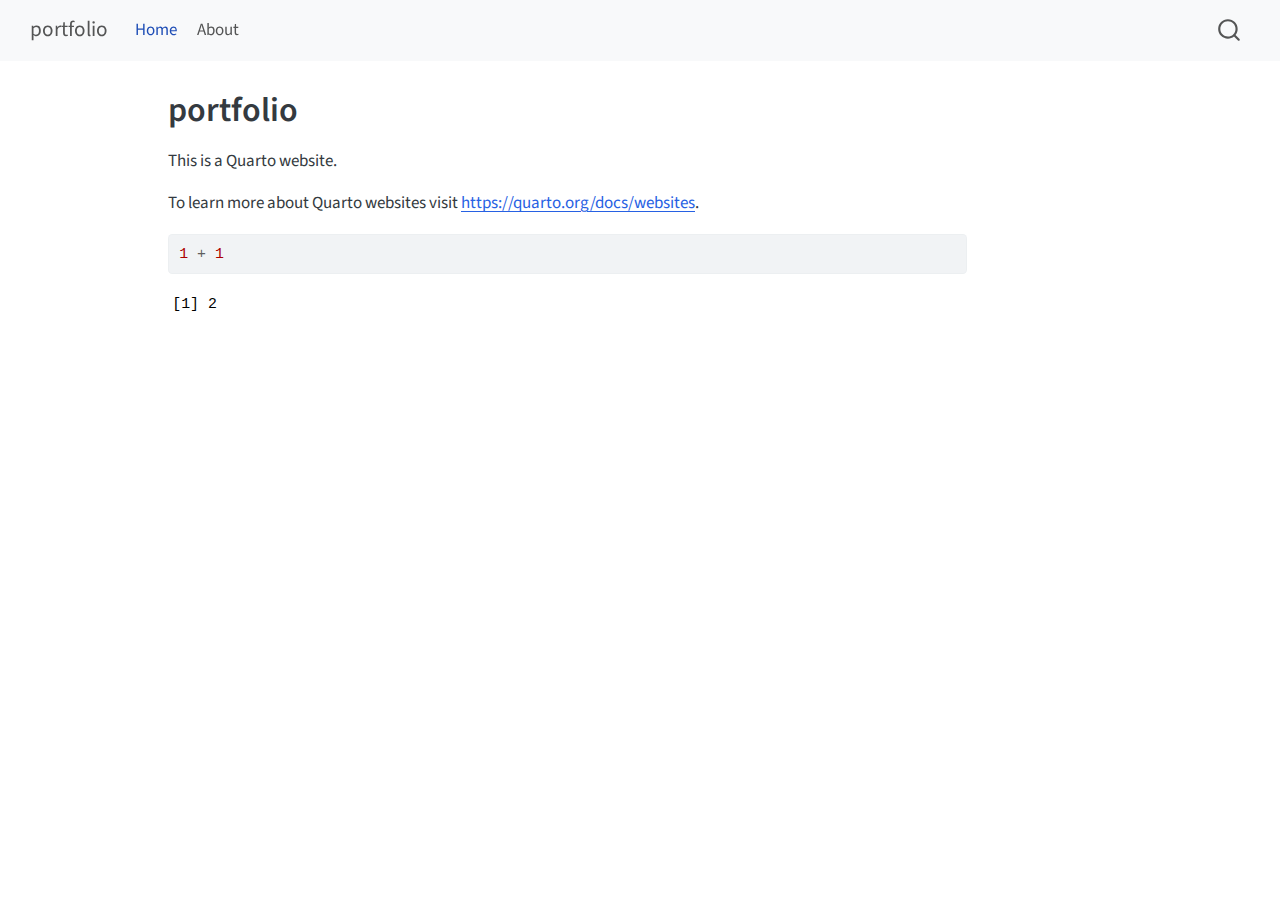
==== docs/index.html @ d47ec8a7 "initial commit" ====
<!DOCTYPE html>
<html xmlns="http://www.w3.org/1999/xhtml" lang="en" xml:lang="en"><head>

<meta charset="utf-8">
<meta name="generator" content="quarto-1.4.553">

<meta name="viewport" content="width=device-width, initial-scale=1.0, user-scalable=yes">


<title>portfolio</title>
<style>
code{white-space: pre-wrap;}
span.smallcaps{font-variant: small-caps;}
div.columns{display: flex; gap: min(4vw, 1.5em);}
div.column{flex: auto; overflow-x: auto;}
div.hanging-indent{margin-left: 1.5em; text-indent: -1.5em;}
ul.task-list{list-style: none;}
ul.task-list li input[type="checkbox"] {
  width: 0.8em;
  margin: 0 0.8em 0.2em -1em; /* quarto-specific, see https://github.com/quarto-dev/quarto-cli/issues/4556 */ 
  vertical-align: middle;
}
/* CSS for syntax highlighting */
pre > code.sourceCode { white-space: pre; position: relative; }
pre > code.sourceCode > span { line-height: 1.25; }
pre > code.sourceCode > span:empty { height: 1.2em; }
.sourceCode { overflow: visible; }
code.sourceCode > span { color: inherit; text-decoration: inherit; }
div.sourceCode { margin: 1em 0; }
pre.sourceCode { margin: 0; }
@media screen {
div.sourceCode { overflow: auto; }
}
@media print {
pre > code.sourceCode { white-space: pre-wrap; }
pre > code.sourceCode > span { text-indent: -5em; padding-left: 5em; }
}
pre.numberSource code
  { counter-reset: source-line 0; }
pre.numberSource code > span
  { position: relative; left: -4em; counter-increment: source-line; }
pre.numberSource code > span > a:first-child::before
  { content: counter(source-line);
    position: relative; left: -1em; text-align: right; vertical-align: baseline;
    border: none; display: inline-block;
    -webkit-touch-callout: none; -webkit-user-select: none;
    -khtml-user-select: none; -moz-user-select: none;
    -ms-user-select: none; user-select: none;
    padding: 0 4px; width: 4em;
  }
pre.numberSource { margin-left: 3em;  padding-left: 4px; }
div.sourceCode
  {   }
@media screen {
pre > code.sourceCode > span > a:first-child::before { text-decoration: underline; }
}
</style>


<script src="site_libs/quarto-nav/quarto-nav.js"></script>
<script src="site_libs/quarto-nav/headroom.min.js"></script>
<script src="site_libs/clipboard/clipboard.min.js"></script>
<script src="site_libs/quarto-search/autocomplete.umd.js"></script>
<script src="site_libs/quarto-search/fuse.min.js"></script>
<script src="site_libs/quarto-search/quarto-search.js"></script>
<meta name="quarto:offset" content="./">
<script src="site_libs/quarto-html/quarto.js"></script>
<script src="site_libs/quarto-html/popper.min.js"></script>
<script src="site_libs/quarto-html/tippy.umd.min.js"></script>
<script src="site_libs/quarto-html/anchor.min.js"></script>
<link href="site_libs/quarto-html/tippy.css" rel="stylesheet">
<link href="site_libs/quarto-html/quarto-syntax-highlighting.css" rel="stylesheet" id="quarto-text-highlighting-styles">
<script src="site_libs/bootstrap/bootstrap.min.js"></script>
<link href="site_libs/bootstrap/bootstrap-icons.css" rel="stylesheet">
<link href="site_libs/bootstrap/bootstrap.min.css" rel="stylesheet" id="quarto-bootstrap" data-mode="light">
<script id="quarto-search-options" type="application/json">{
  "location": "navbar",
  "copy-button": false,
  "collapse-after": 3,
  "panel-placement": "end",
  "type": "overlay",
  "limit": 50,
  "keyboard-shortcut": [
    "f",
    "/",
    "s"
  ],
  "show-item-context": false,
  "language": {
    "search-no-results-text": "No results",
    "search-matching-documents-text": "matching documents",
    "search-copy-link-title": "Copy link to search",
    "search-hide-matches-text": "Hide additional matches",
    "search-more-match-text": "more match in this document",
    "search-more-matches-text": "more matches in this document",
    "search-clear-button-title": "Clear",
    "search-text-placeholder": "",
    "search-detached-cancel-button-title": "Cancel",
    "search-submit-button-title": "Submit",
    "search-label": "Search"
  }
}</script>


<link rel="stylesheet" href="styles.css">
</head>

<body class="nav-fixed">

<div id="quarto-search-results"></div>
  <header id="quarto-header" class="headroom fixed-top">
    <nav class="navbar navbar-expand-lg " data-bs-theme="dark">
      <div class="navbar-container container-fluid">
      <div class="navbar-brand-container mx-auto">
    <a class="navbar-brand" href="./index.html">
    <span class="navbar-title">portfolio</span>
    </a>
  </div>
            <div id="quarto-search" class="" title="Search"></div>
          <button class="navbar-toggler" type="button" data-bs-toggle="collapse" data-bs-target="#navbarCollapse" aria-controls="navbarCollapse" aria-expanded="false" aria-label="Toggle navigation" onclick="if (window.quartoToggleHeadroom) { window.quartoToggleHeadroom(); }">
  <span class="navbar-toggler-icon"></span>
</button>
          <div class="collapse navbar-collapse" id="navbarCollapse">
            <ul class="navbar-nav navbar-nav-scroll me-auto">
  <li class="nav-item">
    <a class="nav-link active" href="./index.html" aria-current="page"> 
<span class="menu-text">Home</span></a>
  </li>  
  <li class="nav-item">
    <a class="nav-link" href="./about.html"> 
<span class="menu-text">About</span></a>
  </li>  
</ul>
          </div> <!-- /navcollapse -->
          <div class="quarto-navbar-tools">
</div>
      </div> <!-- /container-fluid -->
    </nav>
</header>
<!-- content -->
<div id="quarto-content" class="quarto-container page-columns page-rows-contents page-layout-article page-navbar">
<!-- sidebar -->
<!-- margin-sidebar -->
    <div id="quarto-margin-sidebar" class="sidebar margin-sidebar">
        
    </div>
<!-- main -->
<main class="content" id="quarto-document-content">

<header id="title-block-header" class="quarto-title-block default">
<div class="quarto-title">
<h1 class="title">portfolio</h1>
</div>



<div class="quarto-title-meta">

    
  
    
  </div>
  


</header>


<p>This is a Quarto website.</p>
<p>To learn more about Quarto websites visit <a href="https://quarto.org/docs/websites" class="uri">https://quarto.org/docs/websites</a>.</p>
<div class="cell">
<div class="sourceCode cell-code" id="cb1"><pre class="sourceCode r code-with-copy"><code class="sourceCode r"><span id="cb1-1"><a href="#cb1-1" aria-hidden="true" tabindex="-1"></a><span class="dv">1</span> <span class="sc">+</span> <span class="dv">1</span></span></code><button title="Copy to Clipboard" class="code-copy-button"><i class="bi"></i></button></pre></div>
<div class="cell-output cell-output-stdout">
<pre><code>[1] 2</code></pre>
</div>
</div>



</main> <!-- /main -->
<script id="quarto-html-after-body" type="application/javascript">
window.document.addEventListener("DOMContentLoaded", function (event) {
  const toggleBodyColorMode = (bsSheetEl) => {
    const mode = bsSheetEl.getAttribute("data-mode");
    const bodyEl = window.document.querySelector("body");
    if (mode === "dark") {
      bodyEl.classList.add("quarto-dark");
      bodyEl.classList.remove("quarto-light");
    } else {
      bodyEl.classList.add("quarto-light");
      bodyEl.classList.remove("quarto-dark");
    }
  }
  const toggleBodyColorPrimary = () => {
    const bsSheetEl = window.document.querySelector("link#quarto-bootstrap");
    if (bsSheetEl) {
      toggleBodyColorMode(bsSheetEl);
    }
  }
  toggleBodyColorPrimary();  
  const icon = "";
  const anchorJS = new window.AnchorJS();
  anchorJS.options = {
    placement: 'right',
    icon: icon
  };
  anchorJS.add('.anchored');
  const isCodeAnnotation = (el) => {
    for (const clz of el.classList) {
      if (clz.startsWith('code-annotation-')) {                     
        return true;
      }
    }
    return false;
  }
  const clipboard = new window.ClipboardJS('.code-copy-button', {
    text: function(trigger) {
      const codeEl = trigger.previousElementSibling.cloneNode(true);
      for (const childEl of codeEl.children) {
        if (isCodeAnnotation(childEl)) {
          childEl.remove();
        }
      }
      return codeEl.innerText;
    }
  });
  clipboard.on('success', function(e) {
    // button target
    const button = e.trigger;
    // don't keep focus
    button.blur();
    // flash "checked"
    button.classList.add('code-copy-button-checked');
    var currentTitle = button.getAttribute("title");
    button.setAttribute("title", "Copied!");
    let tooltip;
    if (window.bootstrap) {
      button.setAttribute("data-bs-toggle", "tooltip");
      button.setAttribute("data-bs-placement", "left");
      button.setAttribute("data-bs-title", "Copied!");
      tooltip = new bootstrap.Tooltip(button, 
        { trigger: "manual", 
          customClass: "code-copy-button-tooltip",
          offset: [0, -8]});
      tooltip.show();    
    }
    setTimeout(function() {
      if (tooltip) {
        tooltip.hide();
        button.removeAttribute("data-bs-title");
        button.removeAttribute("data-bs-toggle");
        button.removeAttribute("data-bs-placement");
      }
      button.setAttribute("title", currentTitle);
      button.classList.remove('code-copy-button-checked');
    }, 1000);
    // clear code selection
    e.clearSelection();
  });
    var localhostRegex = new RegExp(/^(?:http|https):\/\/localhost\:?[0-9]*\//);
    var mailtoRegex = new RegExp(/^mailto:/);
      var filterRegex = new RegExp('/' + window.location.host + '/');
    var isInternal = (href) => {
        return filterRegex.test(href) || localhostRegex.test(href) || mailtoRegex.test(href);
    }
    // Inspect non-navigation links and adorn them if external
 	var links = window.document.querySelectorAll('a[href]:not(.nav-link):not(.navbar-brand):not(.toc-action):not(.sidebar-link):not(.sidebar-item-toggle):not(.pagination-link):not(.no-external):not([aria-hidden]):not(.dropdown-item):not(.quarto-navigation-tool)');
    for (var i=0; i<links.length; i++) {
      const link = links[i];
      if (!isInternal(link.href)) {
        // undo the damage that might have been done by quarto-nav.js in the case of
        // links that we want to consider external
        if (link.dataset.originalHref !== undefined) {
          link.href = link.dataset.originalHref;
        }
      }
    }
  function tippyHover(el, contentFn, onTriggerFn, onUntriggerFn) {
    const config = {
      allowHTML: true,
      maxWidth: 500,
      delay: 100,
      arrow: false,
      appendTo: function(el) {
          return el.parentElement;
      },
      interactive: true,
      interactiveBorder: 10,
      theme: 'quarto',
      placement: 'bottom-start',
    };
    if (contentFn) {
      config.content = contentFn;
    }
    if (onTriggerFn) {
      config.onTrigger = onTriggerFn;
    }
    if (onUntriggerFn) {
      config.onUntrigger = onUntriggerFn;
    }
    window.tippy(el, config); 
  }
  const noterefs = window.document.querySelectorAll('a[role="doc-noteref"]');
  for (var i=0; i<noterefs.length; i++) {
    const ref = noterefs[i];
    tippyHover(ref, function() {
      // use id or data attribute instead here
      let href = ref.getAttribute('data-footnote-href') || ref.getAttribute('href');
      try { href = new URL(href).hash; } catch {}
      const id = href.replace(/^#\/?/, "");
      const note = window.document.getElementById(id);
      if (note) {
        return note.innerHTML;
      } else {
        return "";
      }
    });
  }
  const xrefs = window.document.querySelectorAll('a.quarto-xref');
  const processXRef = (id, note) => {
    // Strip column container classes
    const stripColumnClz = (el) => {
      el.classList.remove("page-full", "page-columns");
      if (el.children) {
        for (const child of el.children) {
          stripColumnClz(child);
        }
      }
    }
    stripColumnClz(note)
    if (id === null || id.startsWith('sec-')) {
      // Special case sections, only their first couple elements
      const container = document.createElement("div");
      if (note.children && note.children.length > 2) {
        container.appendChild(note.children[0].cloneNode(true));
        for (let i = 1; i < note.children.length; i++) {
          const child = note.children[i];
          if (child.tagName === "P" && child.innerText === "") {
            continue;
          } else {
            container.appendChild(child.cloneNode(true));
            break;
          }
        }
        if (window.Quarto?.typesetMath) {
          window.Quarto.typesetMath(container);
        }
        return container.innerHTML
      } else {
        if (window.Quarto?.typesetMath) {
          window.Quarto.typesetMath(note);
        }
        return note.innerHTML;
      }
    } else {
      // Remove any anchor links if they are present
      const anchorLink = note.querySelector('a.anchorjs-link');
      if (anchorLink) {
        anchorLink.remove();
      }
      if (window.Quarto?.typesetMath) {
        window.Quarto.typesetMath(note);
      }
      // TODO in 1.5, we should make sure this works without a callout special case
      if (note.classList.contains("callout")) {
        return note.outerHTML;
      } else {
        return note.innerHTML;
      }
    }
  }
  for (var i=0; i<xrefs.length; i++) {
    const xref = xrefs[i];
    tippyHover(xref, undefined, function(instance) {
      instance.disable();
      let url = xref.getAttribute('href');
      let hash = undefined; 
      if (url.startsWith('#')) {
        hash = url;
      } else {
        try { hash = new URL(url).hash; } catch {}
      }
      if (hash) {
        const id = hash.replace(/^#\/?/, "");
        const note = window.document.getElementById(id);
        if (note !== null) {
          try {
            const html = processXRef(id, note.cloneNode(true));
            instance.setContent(html);
          } finally {
            instance.enable();
            instance.show();
          }
        } else {
          // See if we can fetch this
          fetch(url.split('#')[0])
          .then(res => res.text())
          .then(html => {
            const parser = new DOMParser();
            const htmlDoc = parser.parseFromString(html, "text/html");
            const note = htmlDoc.getElementById(id);
            if (note !== null) {
              const html = processXRef(id, note);
              instance.setContent(html);
            } 
          }).finally(() => {
            instance.enable();
            instance.show();
          });
        }
      } else {
        // See if we can fetch a full url (with no hash to target)
        // This is a special case and we should probably do some content thinning / targeting
        fetch(url)
        .then(res => res.text())
        .then(html => {
          const parser = new DOMParser();
          const htmlDoc = parser.parseFromString(html, "text/html");
          const note = htmlDoc.querySelector('main.content');
          if (note !== null) {
            // This should only happen for chapter cross references
            // (since there is no id in the URL)
            // remove the first header
            if (note.children.length > 0 && note.children[0].tagName === "HEADER") {
              note.children[0].remove();
            }
            const html = processXRef(null, note);
            instance.setContent(html);
          } 
        }).finally(() => {
          instance.enable();
          instance.show();
        });
      }
    }, function(instance) {
    });
  }
      let selectedAnnoteEl;
      const selectorForAnnotation = ( cell, annotation) => {
        let cellAttr = 'data-code-cell="' + cell + '"';
        let lineAttr = 'data-code-annotation="' +  annotation + '"';
        const selector = 'span[' + cellAttr + '][' + lineAttr + ']';
        return selector;
      }
      const selectCodeLines = (annoteEl) => {
        const doc = window.document;
        const targetCell = annoteEl.getAttribute("data-target-cell");
        const targetAnnotation = annoteEl.getAttribute("data-target-annotation");
        const annoteSpan = window.document.querySelector(selectorForAnnotation(targetCell, targetAnnotation));
        const lines = annoteSpan.getAttribute("data-code-lines").split(",");
        const lineIds = lines.map((line) => {
          return targetCell + "-" + line;
        })
        let top = null;
        let height = null;
        let parent = null;
        if (lineIds.length > 0) {
            //compute the position of the single el (top and bottom and make a div)
            const el = window.document.getElementById(lineIds[0]);
            top = el.offsetTop;
            height = el.offsetHeight;
            parent = el.parentElement.parentElement;
          if (lineIds.length > 1) {
            const lastEl = window.document.getElementById(lineIds[lineIds.length - 1]);
            const bottom = lastEl.offsetTop + lastEl.offsetHeight;
            height = bottom - top;
          }
          if (top !== null && height !== null && parent !== null) {
            // cook up a div (if necessary) and position it 
            let div = window.document.getElementById("code-annotation-line-highlight");
            if (div === null) {
              div = window.document.createElement("div");
              div.setAttribute("id", "code-annotation-line-highlight");
              div.style.position = 'absolute';
              parent.appendChild(div);
            }
            div.style.top = top - 2 + "px";
            div.style.height = height + 4 + "px";
            div.style.left = 0;
            let gutterDiv = window.document.getElementById("code-annotation-line-highlight-gutter");
            if (gutterDiv === null) {
              gutterDiv = window.document.createElement("div");
              gutterDiv.setAttribute("id", "code-annotation-line-highlight-gutter");
              gutterDiv.style.position = 'absolute';
              const codeCell = window.document.getElementById(targetCell);
              const gutter = codeCell.querySelector('.code-annotation-gutter');
              gutter.appendChild(gutterDiv);
            }
            gutterDiv.style.top = top - 2 + "px";
            gutterDiv.style.height = height + 4 + "px";
          }
          selectedAnnoteEl = annoteEl;
        }
      };
      const unselectCodeLines = () => {
        const elementsIds = ["code-annotation-line-highlight", "code-annotation-line-highlight-gutter"];
        elementsIds.forEach((elId) => {
          const div = window.document.getElementById(elId);
          if (div) {
            div.remove();
          }
        });
        selectedAnnoteEl = undefined;
      };
        // Handle positioning of the toggle
    window.addEventListener(
      "resize",
      throttle(() => {
        elRect = undefined;
        if (selectedAnnoteEl) {
          selectCodeLines(selectedAnnoteEl);
        }
      }, 10)
    );
    function throttle(fn, ms) {
    let throttle = false;
    let timer;
      return (...args) => {
        if(!throttle) { // first call gets through
            fn.apply(this, args);
            throttle = true;
        } else { // all the others get throttled
            if(timer) clearTimeout(timer); // cancel #2
            timer = setTimeout(() => {
              fn.apply(this, args);
              timer = throttle = false;
            }, ms);
        }
      };
    }
      // Attach click handler to the DT
      const annoteDls = window.document.querySelectorAll('dt[data-target-cell]');
      for (const annoteDlNode of annoteDls) {
        annoteDlNode.addEventListener('click', (event) => {
          const clickedEl = event.target;
          if (clickedEl !== selectedAnnoteEl) {
            unselectCodeLines();
            const activeEl = window.document.querySelector('dt[data-target-cell].code-annotation-active');
            if (activeEl) {
              activeEl.classList.remove('code-annotation-active');
            }
            selectCodeLines(clickedEl);
            clickedEl.classList.add('code-annotation-active');
          } else {
            // Unselect the line
            unselectCodeLines();
            clickedEl.classList.remove('code-annotation-active');
          }
        });
      }
  const findCites = (el) => {
    const parentEl = el.parentElement;
    if (parentEl) {
      const cites = parentEl.dataset.cites;
      if (cites) {
        return {
          el,
          cites: cites.split(' ')
        };
      } else {
        return findCites(el.parentElement)
      }
    } else {
      return undefined;
    }
  };
  var bibliorefs = window.document.querySelectorAll('a[role="doc-biblioref"]');
  for (var i=0; i<bibliorefs.length; i++) {
    const ref = bibliorefs[i];
    const citeInfo = findCites(ref);
    if (citeInfo) {
      tippyHover(citeInfo.el, function() {
        var popup = window.document.createElement('div');
        citeInfo.cites.forEach(function(cite) {
          var citeDiv = window.document.createElement('div');
          citeDiv.classList.add('hanging-indent');
          citeDiv.classList.add('csl-entry');
          var biblioDiv = window.document.getElementById('ref-' + cite);
          if (biblioDiv) {
            citeDiv.innerHTML = biblioDiv.innerHTML;
          }
          popup.appendChild(citeDiv);
        });
        return popup.innerHTML;
      });
    }
  }
});
</script>
</div> <!-- /content -->




</body></html>
---- docs/site_libs/quarto-html/tippy.css ----
.tippy-box[data-animation=fade][data-state=hidden]{opacity:0}[data-tippy-root]{max-width:calc(100vw - 10px)}.tippy-box{position:relative;background-color:#333;color:#fff;border-radius:4px;font-size:14px;line-height:1.4;white-space:normal;outline:0;transition-property:transform,visibility,opacity}.tippy-box[data-placement^=top]>.tippy-arrow{bottom:0}.tippy-box[data-placement^=top]>.tippy-arrow:before{bottom:-7px;left:0;border-width:8px 8px 0;border-top-color:initial;transform-origin:center top}.tippy-box[data-placement^=bottom]>.tippy-arrow{top:0}.tippy-box[data-placement^=bottom]>.tippy-arrow:before{top:-7px;left:0;border-width:0 8px 8px;border-bottom-color:initial;transform-origin:center bottom}.tippy-box[data-placement^=left]>.tippy-arrow{right:0}.tippy-box[data-placement^=left]>.tippy-arrow:before{border-width:8px 0 8px 8px;border-left-color:initial;right:-7px;transform-origin:center left}.tippy-box[data-placement^=right]>.tippy-arrow{left:0}.tippy-box[data-placement^=right]>.tippy-arrow:before{left:-7px;border-width:8px 8px 8px 0;border-right-color:initial;transform-origin:center right}.tippy-box[data-inertia][data-state=visible]{transition-timing-function:cubic-bezier(.54,1.5,.38,1.11)}.tippy-arrow{width:16px;height:16px;color:#333}.tippy-arrow:before{content:"";position:absolute;border-color:transparent;border-style:solid}.tippy-content{position:relative;padding:5px 9px;z-index:1}
---- docs/site_libs/quarto-html/quarto-syntax-highlighting.css ----
/* quarto syntax highlight colors */
:root {
  --quarto-hl-ot-color: #003B4F;
  --quarto-hl-at-color: #657422;
  --quarto-hl-ss-color: #20794D;
  --quarto-hl-an-color: #5E5E5E;
  --quarto-hl-fu-color: #4758AB;
  --quarto-hl-st-color: #20794D;
  --quarto-hl-cf-color: #003B4F;
  --quarto-hl-op-color: #5E5E5E;
  --quarto-hl-er-color: #AD0000;
  --quarto-hl-bn-color: #AD0000;
  --quarto-hl-al-color: #AD0000;
  --quarto-hl-va-color: #111111;
  --quarto-hl-bu-color: inherit;
  --quarto-hl-ex-color: inherit;
  --quarto-hl-pp-color: #AD0000;
  --quarto-hl-in-color: #5E5E5E;
  --quarto-hl-vs-color: #20794D;
  --quarto-hl-wa-color: #5E5E5E;
  --quarto-hl-do-color: #5E5E5E;
  --quarto-hl-im-color: #00769E;
  --quarto-hl-ch-color: #20794D;
  --quarto-hl-dt-color: #AD0000;
  --quarto-hl-fl-color: #AD0000;
  --quarto-hl-co-color: #5E5E5E;
  --quarto-hl-cv-color: #5E5E5E;
  --quarto-hl-cn-color: #8f5902;
  --quarto-hl-sc-color: #5E5E5E;
  --quarto-hl-dv-color: #AD0000;
  --quarto-hl-kw-color: #003B4F;
}

/* other quarto variables */
:root {
  --quarto-font-monospace: SFMono-Regular, Menlo, Monaco, Consolas, "Liberation Mono", "Courier New", monospace;
}

pre > code.sourceCode > span {
  color: #003B4F;
}

code span {
  color: #003B4F;
}

code.sourceCode > span {
  color: #003B4F;
}

div.sourceCode,
div.sourceCode pre.sourceCode {
  color: #003B4F;
}

code span.ot {
  color: #003B4F;
  font-style: inherit;
}

code span.at {
  color: #657422;
  font-style: inherit;
}

code span.ss {
  color: #20794D;
  font-style: inherit;
}

code span.an {
  color: #5E5E5E;
  font-style: inherit;
}

code span.fu {
  color: #4758AB;
  font-style: inherit;
}

code span.st {
  color: #20794D;
  font-style: inherit;
}

code span.cf {
  color: #003B4F;
  font-style: inherit;
}

code span.op {
  color: #5E5E5E;
  font-style: inherit;
}

code span.er {
  color: #AD0000;
  font-style: inherit;
}

code span.bn {
  color: #AD0000;
  font-style: inherit;
}

code span.al {
  color: #AD0000;
  font-style: inherit;
}

code span.va {
  color: #111111;
  font-style: inherit;
}

code span.bu {
  font-style: inherit;
}

code span.ex {
  font-style: inherit;
}

code span.pp {
  color: #AD0000;
  font-style: inherit;
}

code span.in {
  color: #5E5E5E;
  font-style: inherit;
}

code span.vs {
  color: #20794D;
  font-style: inherit;
}

code span.wa {
  color: #5E5E5E;
  font-style: italic;
}

code span.do {
  color: #5E5E5E;
  font-style: italic;
}

code span.im {
  color: #00769E;
  font-style: inherit;
}

code span.ch {
  color: #20794D;
  font-style: inherit;
}

code span.dt {
  color: #AD0000;
  font-style: inherit;
}

code span.fl {
  color: #AD0000;
  font-style: inherit;
}

code span.co {
  color: #5E5E5E;
  font-style: inherit;
}

code span.cv {
  color: #5E5E5E;
  font-style: italic;
}

code span.cn {
  color: #8f5902;
  font-style: inherit;
}

code span.sc {
  color: #5E5E5E;
  font-style: inherit;
}

code span.dv {
  color: #AD0000;
  font-style: inherit;
}

code span.kw {
  color: #003B4F;
  font-style: inherit;
}

.prevent-inlining {
  content: "</";
}

/*# sourceMappingURL=debc5d5d77c3f9108843748ff7464032.css.map */
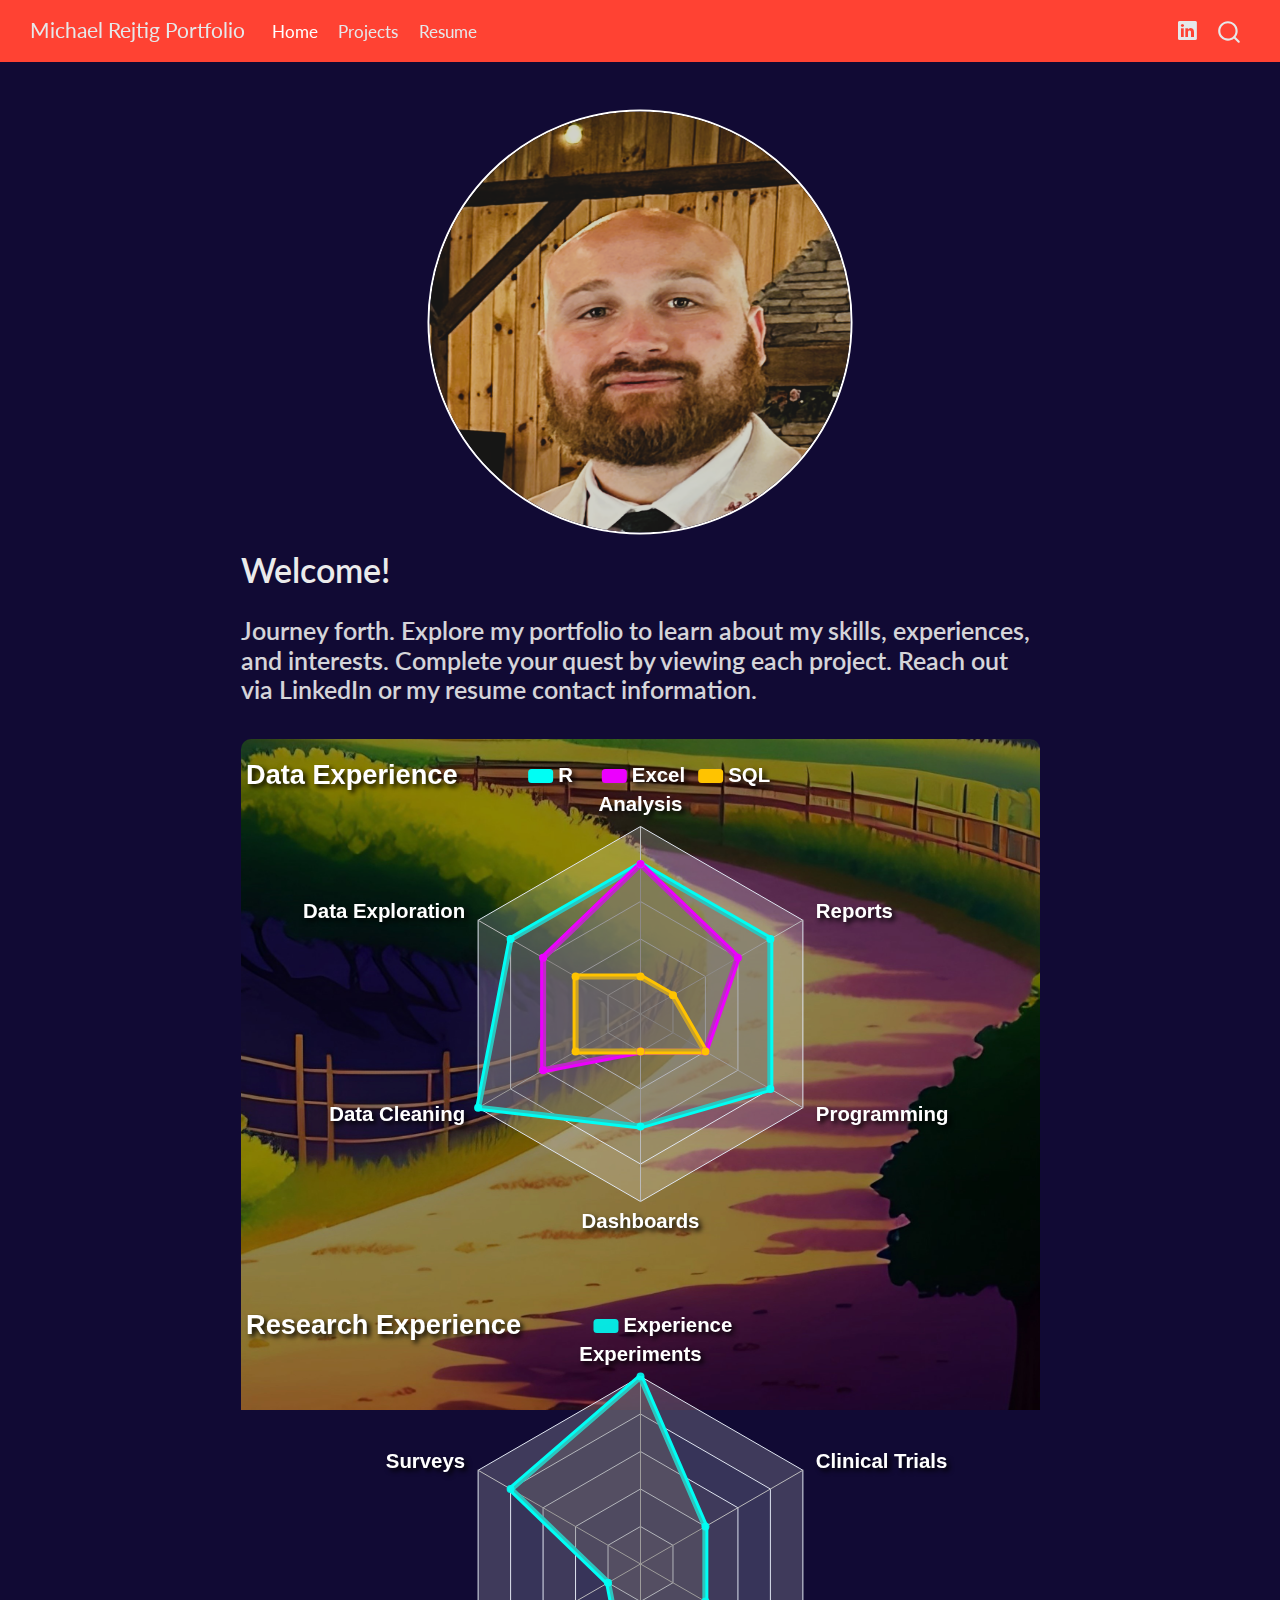
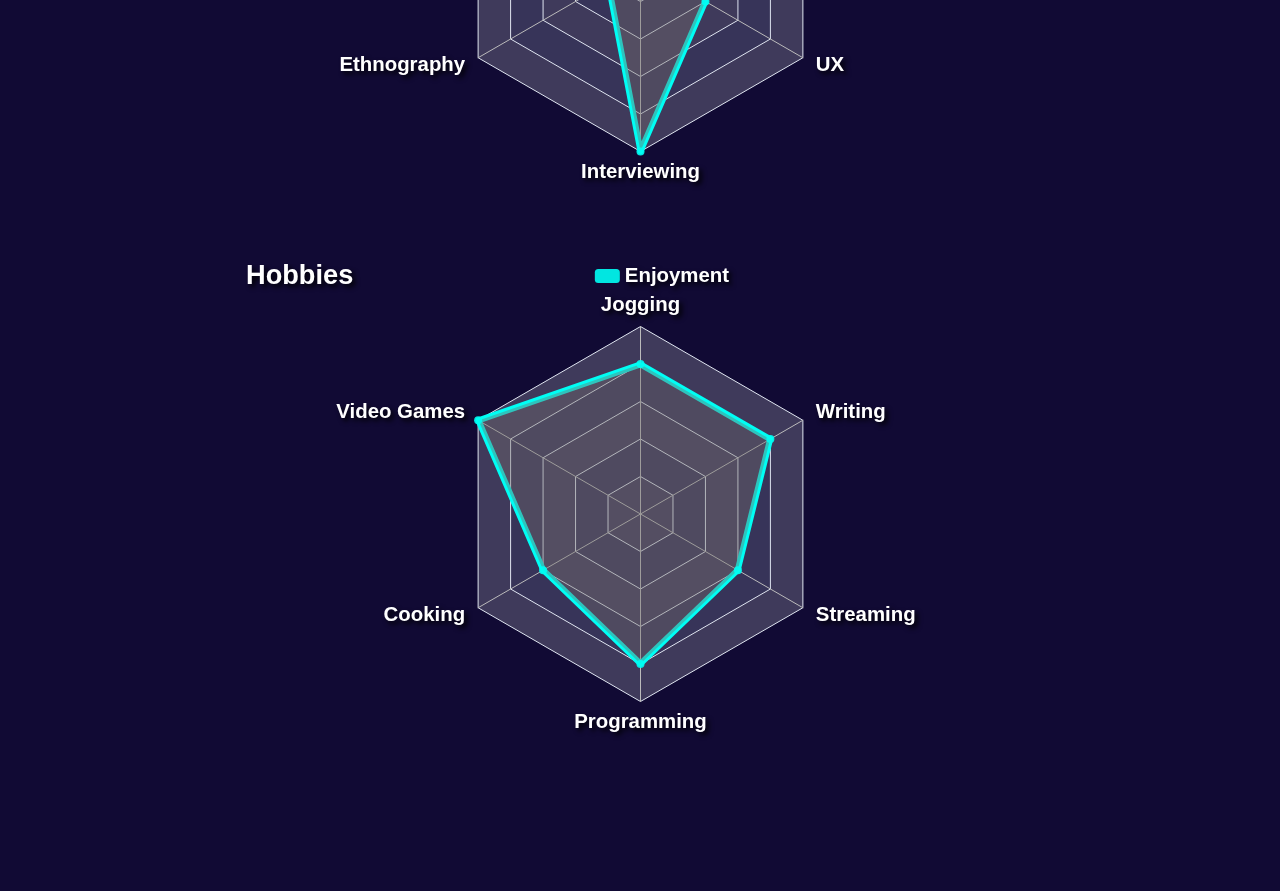
==== commit 7ad93b1c: "Portfolio update homepage 6/10/2024" ====
--- a/docs/index.html
+++ b/docs/index.html
@@ -7,7 +7,7 @@
 <meta name="viewport" content="width=device-width, initial-scale=1.0, user-scalable=yes">
 
 
-<title>portfolio</title>
+<title>Michael Rejtig Portfolio</title>
 <style>
 code{white-space: pre-wrap;}
 span.smallcaps{font-variant: small-caps;}
@@ -20,40 +20,6 @@
   margin: 0 0.8em 0.2em -1em; /* quarto-specific, see https://github.com/quarto-dev/quarto-cli/issues/4556 */ 
   vertical-align: middle;
 }
-/* CSS for syntax highlighting */
-pre > code.sourceCode { white-space: pre; position: relative; }
-pre > code.sourceCode > span { line-height: 1.25; }
-pre > code.sourceCode > span:empty { height: 1.2em; }
-.sourceCode { overflow: visible; }
-code.sourceCode > span { color: inherit; text-decoration: inherit; }
-div.sourceCode { margin: 1em 0; }
-pre.sourceCode { margin: 0; }
-@media screen {
-div.sourceCode { overflow: auto; }
-}
-@media print {
-pre > code.sourceCode { white-space: pre-wrap; }
-pre > code.sourceCode > span { text-indent: -5em; padding-left: 5em; }
-}
-pre.numberSource code
-  { counter-reset: source-line 0; }
-pre.numberSource code > span
-  { position: relative; left: -4em; counter-increment: source-line; }
-pre.numberSource code > span > a:first-child::before
-  { content: counter(source-line);
-    position: relative; left: -1em; text-align: right; vertical-align: baseline;
-    border: none; display: inline-block;
-    -webkit-touch-callout: none; -webkit-user-select: none;
-    -khtml-user-select: none; -moz-user-select: none;
-    -ms-user-select: none; user-select: none;
-    padding: 0 4px; width: 4em;
-  }
-pre.numberSource { margin-left: 3em;  padding-left: 4px; }
-div.sourceCode
-  {   }
-@media screen {
-pre > code.sourceCode > span > a:first-child::before { text-decoration: underline; }
-}
 </style>
 
 
@@ -69,10 +35,10 @@
 <script src="site_libs/quarto-html/tippy.umd.min.js"></script>
 <script src="site_libs/quarto-html/anchor.min.js"></script>
 <link href="site_libs/quarto-html/tippy.css" rel="stylesheet">
-<link href="site_libs/quarto-html/quarto-syntax-highlighting.css" rel="stylesheet" id="quarto-text-highlighting-styles">
+<link href="site_libs/quarto-html/quarto-syntax-highlighting-dark.css" rel="stylesheet" id="quarto-text-highlighting-styles">
 <script src="site_libs/bootstrap/bootstrap.min.js"></script>
 <link href="site_libs/bootstrap/bootstrap-icons.css" rel="stylesheet">
-<link href="site_libs/bootstrap/bootstrap.min.css" rel="stylesheet" id="quarto-bootstrap" data-mode="light">
+<link href="site_libs/bootstrap/bootstrap.min.css" rel="stylesheet" id="quarto-bootstrap" data-mode="dark">
 <script id="quarto-search-options" type="application/json">{
   "location": "navbar",
   "copy-button": false,
@@ -100,12 +66,22 @@
     "search-label": "Search"
   }
 }</script>
+<script src="site_libs/htmlwidgets-1.6.2/htmlwidgets.js"></script>
+
+<script src="site_libs/echarts4r-4.8.0/echarts-en.min.js"></script>
+
+<script src="site_libs/echarts4r-4.8.0/ecStat.min.js"></script>
+
+<script src="site_libs/echarts4r-4.8.0/dataTool.min.js"></script>
+
+<script src="site_libs/echarts4r-binding-0.4.5/echarts4r.js"></script>
+
 
 
 <link rel="stylesheet" href="styles.css">
 </head>
 
-<body class="nav-fixed">
+<body class="nav-fixed fullcontent">
 
 <div id="quarto-search-results"></div>
   <header id="quarto-header" class="headroom fixed-top">
@@ -113,7 +89,7 @@
       <div class="navbar-container container-fluid">
       <div class="navbar-brand-container mx-auto">
     <a class="navbar-brand" href="./index.html">
-    <span class="navbar-title">portfolio</span>
+    <span class="navbar-title">Michael Rejtig Portfolio</span>
     </a>
   </div>
             <div id="quarto-search" class="" title="Search"></div>
@@ -127,8 +103,19 @@
 <span class="menu-text">Home</span></a>
   </li>  
   <li class="nav-item">
-    <a class="nav-link" href="./about.html"> 
-<span class="menu-text">About</span></a>
+    <a class="nav-link" href="./projectsList.html"> 
+<span class="menu-text">Projects</span></a>
+  </li>  
+  <li class="nav-item">
+    <a class="nav-link" href="./resume.html"> 
+<span class="menu-text">Resume</span></a>
+  </li>  
+</ul>
+            <ul class="navbar-nav navbar-nav-scroll ms-auto">
+  <li class="nav-item compact">
+    <a class="nav-link" href="https://www.linkedin.com/in/michael-rejtig/" target="_blank"> <i class="bi bi-linkedin" role="img">
+</i> 
+<span class="menu-text"></span></a>
   </li>  
 </ul>
           </div> <!-- /navcollapse -->
@@ -141,41 +128,52 @@
 <div id="quarto-content" class="quarto-container page-columns page-rows-contents page-layout-article page-navbar">
 <!-- sidebar -->
 <!-- margin-sidebar -->
-    <div id="quarto-margin-sidebar" class="sidebar margin-sidebar">
-        
-    </div>
+    
 <!-- main -->
 <main class="content" id="quarto-document-content">
 
-<header id="title-block-header" class="quarto-title-block default">
-<div class="quarto-title">
-<h1 class="title">portfolio</h1>
-</div>
-
-
-
-<div class="quarto-title-meta">
-
-    
-  
-    
-  </div>
-  
-
-
-</header>
-
-
-<p>This is a Quarto website.</p>
-<p>To learn more about Quarto websites visit <a href="https://quarto.org/docs/websites" class="uri">https://quarto.org/docs/websites</a>.</p>
+
+
+
+<div class="circular-image-container">
+<p><img src="./images/profile_pic_3.PNG" alt="Profile Picture" class="circular-image"></p>
+</div>
+<section id="welcome" class="level1">
+<h1>Welcome!</h1>
+<section id="journey-forth.-explore-my-portfolio-to-learn-about-my-skills-experiences-and-interests.-complete-your-quest-by-viewing-each-project.-reach-out-via-linkedin-or-my-resume-contact-information." class="level3">
+<h3 class="anchored" data-anchor-id="journey-forth.-explore-my-portfolio-to-learn-about-my-skills-experiences-and-interests.-complete-your-quest-by-viewing-each-project.-reach-out-via-linkedin-or-my-resume-contact-information.">Journey forth. Explore my portfolio to learn about my skills, experiences, and interests. Complete your quest by viewing each project. Reach out via LinkedIn or my resume contact information.</h3>
+<div class="parallax-container">
+<div class="parallax-image-container">
+<div class="area-chart-container">
 <div class="cell">
-<div class="sourceCode cell-code" id="cb1"><pre class="sourceCode r code-with-copy"><code class="sourceCode r"><span id="cb1-1"><a href="#cb1-1" aria-hidden="true" tabindex="-1"></a><span class="dv">1</span> <span class="sc">+</span> <span class="dv">1</span></span></code><button title="Copy to Clipboard" class="code-copy-button"><i class="bi"></i></button></pre></div>
-<div class="cell-output cell-output-stdout">
-<pre><code>[1] 2</code></pre>
-</div>
-</div>
-
-
+<div class="cell-output-display">
+<div class="echarts4r html-widget html-fill-item-overflow-hidden html-fill-item" id="htmlwidget-710f93521e8767389ae2" style="width:100%;height:500px;"></div>
+<script type="application/json" data-for="htmlwidget-710f93521e8767389ae2">{"x":{"theme":"custom","tl":false,"draw":true,"renderer":"canvas","events":[],"buttons":[],"opts":{"radar":[{"indicator":[{"name":"Analysis","max":"5"},{"name":"Data Exploration","max":"5"},{"name":"Data Cleaning","max":"5"},{"name":"Dashboards","max":"5"},{"name":"Programming","max":"5"},{"name":"Reports","max":"5"}],"lineStyle":{"width":2}}],"series":[{"type":"radar","data":[{"value":[4,4,5,3,4,4],"name":"R"},{"value":[4,3,3,1,2,3],"name":"Excel"},{"value":[1,2,2,1,2,1],"name":"SQL"}],"radarIndex":0,"emphasis":{"itemStyle":{"color":"#C70039","borderWidth":0}},"areaStyle":{"color":"#746D6B","opacity":0.4},"lineStyle":{"width":6}}],"legend":{"data":["R","Excel","SQL"]},"title":[{"text":"Data Experience"}],"tooltip":{"trigger":"item"}},"dispose":true,"theme2":true,"customTheme":"{\n                \"color\":[\"#00FEF4\",\"#EC00FE\",\"#FFC300\"],\n                \"radar_opt\":{\n                  \"areaStyle\":{\n                    \"color\":[\"#00FEF4\",\"#EC00FE\",\"#FFC300\"]\n                  }\n                },\n                \"x_axis\":{\n                  \"grid\": {\n                    \"bottom\": \"80%\" \n                  }\n                },\n                \"textStyle\":{\n                   \"color\":\"#FFFFFF\",\n                   \"fontWeight\": \"bold\",\n                   \"fontSize\": \"1.2em\",\n                   \"textShadowColor\": \"#000000\",\n                   \"textShadowBlur\": 5,\n                   \"textShadowOffsetX\": 3,\n                   \"textShadowOffsetY\": 3\n               },\n               \"category\":{\n                \"textStyle\":{\n                  \"color\": \"#FFFFFF\",\n                  \"fontWeight\": \"bold\",\n                  \"fontSize\": \"1.2em\"\n                }\n               },\n               \"backgroundColor\":\"rgba(76, 67, 65, 0)\",\n               \"legend\": {\n                \"itemGap\": 35,\n                  \"textStyle\": {\n                    \"color\": \"#FFFFFF\" \n                  }\n               },\n                \"title\": {\n                  \"textStyle\": {\n                    \"color\": \"#FFFFFF\",\n                    \"fontWeight\": \"bold\",\n                    \"fontSize\": \"1.6em\"\n                  }\n                }\n               }","theme_name":"custom"},"evals":[],"jsHooks":[]}</script>
+</div>
+</div>
+</div>
+<div class="area-chart-container">
+<div class="cell">
+<div class="cell-output-display">
+<div class="echarts4r html-widget html-fill-item-overflow-hidden html-fill-item" id="htmlwidget-06c37eee47172544ca47" style="width:100%;height:500px;"></div>
+<script type="application/json" data-for="htmlwidget-06c37eee47172544ca47">{"x":{"theme":"custom","tl":false,"draw":true,"renderer":"canvas","events":[],"buttons":[],"opts":{"radar":[{"indicator":[{"name":"Experiments","max":"5"},{"name":"Surveys","max":"5"},{"name":"Ethnography","max":"5"},{"name":"Interviewing","max":"5"},{"name":"UX","max":"5"},{"name":"Clinical Trials","max":"5"}]}],"series":[{"type":"radar","data":[{"value":[5,4,1,5,2,2],"name":"Experience"}],"radarIndex":0,"itemStyle":{"opacity":0.9},"emphasis":{"itemStyle":{"color":"#C70039"}},"areaStyle":{"color":"#746D6B","opacity":0.4},"lineStyle":{"width":6}}],"legend":{"data":["Experience"]},"tooltip":{"trigger":"item"},"title":[{"text":"Research Experience"}]},"dispose":true,"theme2":true,"customTheme":"{\n                   \"color\": \"#00FEF4\",\n                   \"textStyle\":{\n                     \"color\":\"#FFFFFF\",\n                     \"fontWeight\": \"bold\",\n                     \"fontSize\": \"1.2em\",\n                     \"textShadowColor\": \"#000000\",\n                     \"textShadowBlur\": 5,\n                     \"textShadowOffsetX\": 3,\n                     \"textShadowOffsetY\": 3\n                   },\n                   \"category\":{\n                    \"textStyle\":{\n                      \"color\": \"#FFFFFF\",\n                      \"fontWeight\": \"bold\",\n                      \"fontSize\": \"1.2em\"\n                    }\n                   },\n                   \"backgroundColor\":\"rgba(103, 66, 128, 0)\",\n                   \"legend\": {\n                    \"itemGap\": 25,\n                      \"textStyle\": {\n                        \"color\": \"#FFFFFF\" \n                      }\n                   },\n                    \"title\": {\n                      \"textStyle\": {\n                        \"color\": \"#FFFFFF\",\n                        \"fontWeight\": \"bold\",\n                        \"fontSize\": \"1.6em\"\n                      }\n                    }\n                 }","theme_name":"custom"},"evals":[],"jsHooks":[]}</script>
+</div>
+</div>
+</div>
+<div class="area-chart-container">
+<div class="cell">
+<div class="cell-output-display">
+<div class="echarts4r html-widget html-fill-item-overflow-hidden html-fill-item" id="htmlwidget-f48c2204b0b8f7590e3c" style="width:100%;height:500px;"></div>
+<script type="application/json" data-for="htmlwidget-f48c2204b0b8f7590e3c">{"x":{"theme":"custom","tl":false,"draw":true,"renderer":"canvas","events":[],"buttons":[],"opts":{"radar":[{"indicator":[{"name":"Jogging","max":"5"},{"name":"Video Games","max":"5"},{"name":"Cooking","max":"5"},{"name":"Programming","max":"5"},{"name":"Streaming","max":"5"},{"name":"Writing","max":"5"}]}],"series":[{"type":"radar","data":[{"value":[4,5,3,4,3,4],"name":"Enjoyment"}],"radarIndex":0,"itemStyle":{"opacity":0.9},"emphasis":{"itemStyle":{"color":"#C70039"}},"areaStyle":{"color":"#746D6B","opacity":0.4},"lineStyle":{"width":6}}],"legend":{"data":["Enjoyment"]},"tooltip":{"trigger":"item"},"title":[{"text":"Hobbies"}]},"dispose":true,"theme2":true,"customTheme":"{\n                   \"color\": \"#00FEF4\",\n                   \"textStyle\":{\n                     \"color\":\"#FFFFFF\",\n                     \"fontWeight\": \"bold\",\n                     \"fontSize\": \"1.2em\",\n                     \"textShadowColor\": \"#000000\",\n                     \"textShadowBlur\": 5,\n                     \"textShadowOffsetX\": 3,\n                     \"textShadowOffsetY\": 3\n                   },\n                   \"category\":{\n                    \"textStyle\":{\n                      \"color\": \"#FFFFFF\",\n                      \"fontWeight\": \"bold\",\n                      \"fontSize\": \"1.2em\"\n                    }\n                   },\n                   \"backgroundColor\":\"rgba(255, 87, 51, 0)\",\n                   \"legend\": {\n                    \"itemGap\": 25,\n                      \"textStyle\": {\n                        \"color\": \"#FFFFFF\" \n                      }\n                   },\n                    \"title\": {\n                      \"textStyle\": {\n                        \"color\": \"#FFFFFF\",\n                        \"fontWeight\": \"bold\",\n                        \"fontSize\": \"1.6em\",\n                        \"textDecoration\": \"underline\"\n                      }\n                    }\n                 }","theme_name":"custom"},"evals":[],"jsHooks":[]}</script>
+</div>
+</div>
+</div>
+</div>
+</div>
+
+
+</section>
+</section>
 
 </main> <!-- /main -->
 <script id="quarto-html-after-body" type="application/javascript">
--- a/docs/site_libs/quarto-html/quarto-syntax-highlighting-dark.css
+++ b/docs/site_libs/quarto-html/quarto-syntax-highlighting-dark.css
@@ -0,0 +1,189 @@
+/* quarto syntax highlight colors */
+:root {
+  --quarto-hl-al-color: #f07178;
+  --quarto-hl-an-color: #d4d0ab;
+  --quarto-hl-at-color: #00e0e0;
+  --quarto-hl-bn-color: #d4d0ab;
+  --quarto-hl-bu-color: #abe338;
+  --quarto-hl-ch-color: #abe338;
+  --quarto-hl-co-color: #f8f8f2;
+  --quarto-hl-cv-color: #ffd700;
+  --quarto-hl-cn-color: #ffd700;
+  --quarto-hl-cf-color: #ffa07a;
+  --quarto-hl-dt-color: #ffa07a;
+  --quarto-hl-dv-color: #d4d0ab;
+  --quarto-hl-do-color: #f8f8f2;
+  --quarto-hl-er-color: #f07178;
+  --quarto-hl-ex-color: #00e0e0;
+  --quarto-hl-fl-color: #d4d0ab;
+  --quarto-hl-fu-color: #ffa07a;
+  --quarto-hl-im-color: #abe338;
+  --quarto-hl-in-color: #d4d0ab;
+  --quarto-hl-kw-color: #ffa07a;
+  --quarto-hl-op-color: #ffa07a;
+  --quarto-hl-ot-color: #00e0e0;
+  --quarto-hl-pp-color: #dcc6e0;
+  --quarto-hl-re-color: #00e0e0;
+  --quarto-hl-sc-color: #abe338;
+  --quarto-hl-ss-color: #abe338;
+  --quarto-hl-st-color: #abe338;
+  --quarto-hl-va-color: #00e0e0;
+  --quarto-hl-vs-color: #abe338;
+  --quarto-hl-wa-color: #dcc6e0;
+}
+
+/* other quarto variables */
+:root {
+  --quarto-font-monospace: SFMono-Regular, Menlo, Monaco, Consolas, "Liberation Mono", "Courier New", monospace;
+}
+
+code span.al {
+  background-color: #2a0f15;
+  font-weight: bold;
+  color: #f07178;
+}
+
+code span.an {
+  color: #d4d0ab;
+}
+
+code span.at {
+  color: #00e0e0;
+}
+
+code span.bn {
+  color: #d4d0ab;
+}
+
+code span.bu {
+  color: #abe338;
+}
+
+code span.ch {
+  color: #abe338;
+}
+
+code span.co {
+  font-style: italic;
+  color: #f8f8f2;
+}
+
+code span.cv {
+  color: #ffd700;
+}
+
+code span.cn {
+  color: #ffd700;
+}
+
+code span.cf {
+  font-weight: bold;
+  color: #ffa07a;
+}
+
+code span.dt {
+  color: #ffa07a;
+}
+
+code span.dv {
+  color: #d4d0ab;
+}
+
+code span.do {
+  color: #f8f8f2;
+}
+
+code span.er {
+  color: #f07178;
+  text-decoration: underline;
+}
+
+code span.ex {
+  font-weight: bold;
+  color: #00e0e0;
+}
+
+code span.fl {
+  color: #d4d0ab;
+}
+
+code span.fu {
+  color: #ffa07a;
+}
+
+code span.im {
+  color: #abe338;
+}
+
+code span.in {
+  color: #d4d0ab;
+}
+
+code span.kw {
+  font-weight: bold;
+  color: #ffa07a;
+}
+
+pre > code.sourceCode > span {
+  color: #f8f8f2;
+}
+
+code span {
+  color: #f8f8f2;
+}
+
+code.sourceCode > span {
+  color: #f8f8f2;
+}
+
+div.sourceCode,
+div.sourceCode pre.sourceCode {
+  color: #f8f8f2;
+}
+
+code span.op {
+  color: #ffa07a;
+}
+
+code span.ot {
+  color: #00e0e0;
+}
+
+code span.pp {
+  color: #dcc6e0;
+}
+
+code span.re {
+  background-color: #f8f8f2;
+  color: #00e0e0;
+}
+
+code span.sc {
+  color: #abe338;
+}
+
+code span.ss {
+  color: #abe338;
+}
+
+code span.st {
+  color: #abe338;
+}
+
+code span.va {
+  color: #00e0e0;
+}
+
+code span.vs {
+  color: #abe338;
+}
+
+code span.wa {
+  color: #dcc6e0;
+}
+
+.prevent-inlining {
+  content: "</";
+}
+
+/*# sourceMappingURL=935a306eefa94366c21e1a970dddb765.css.map */
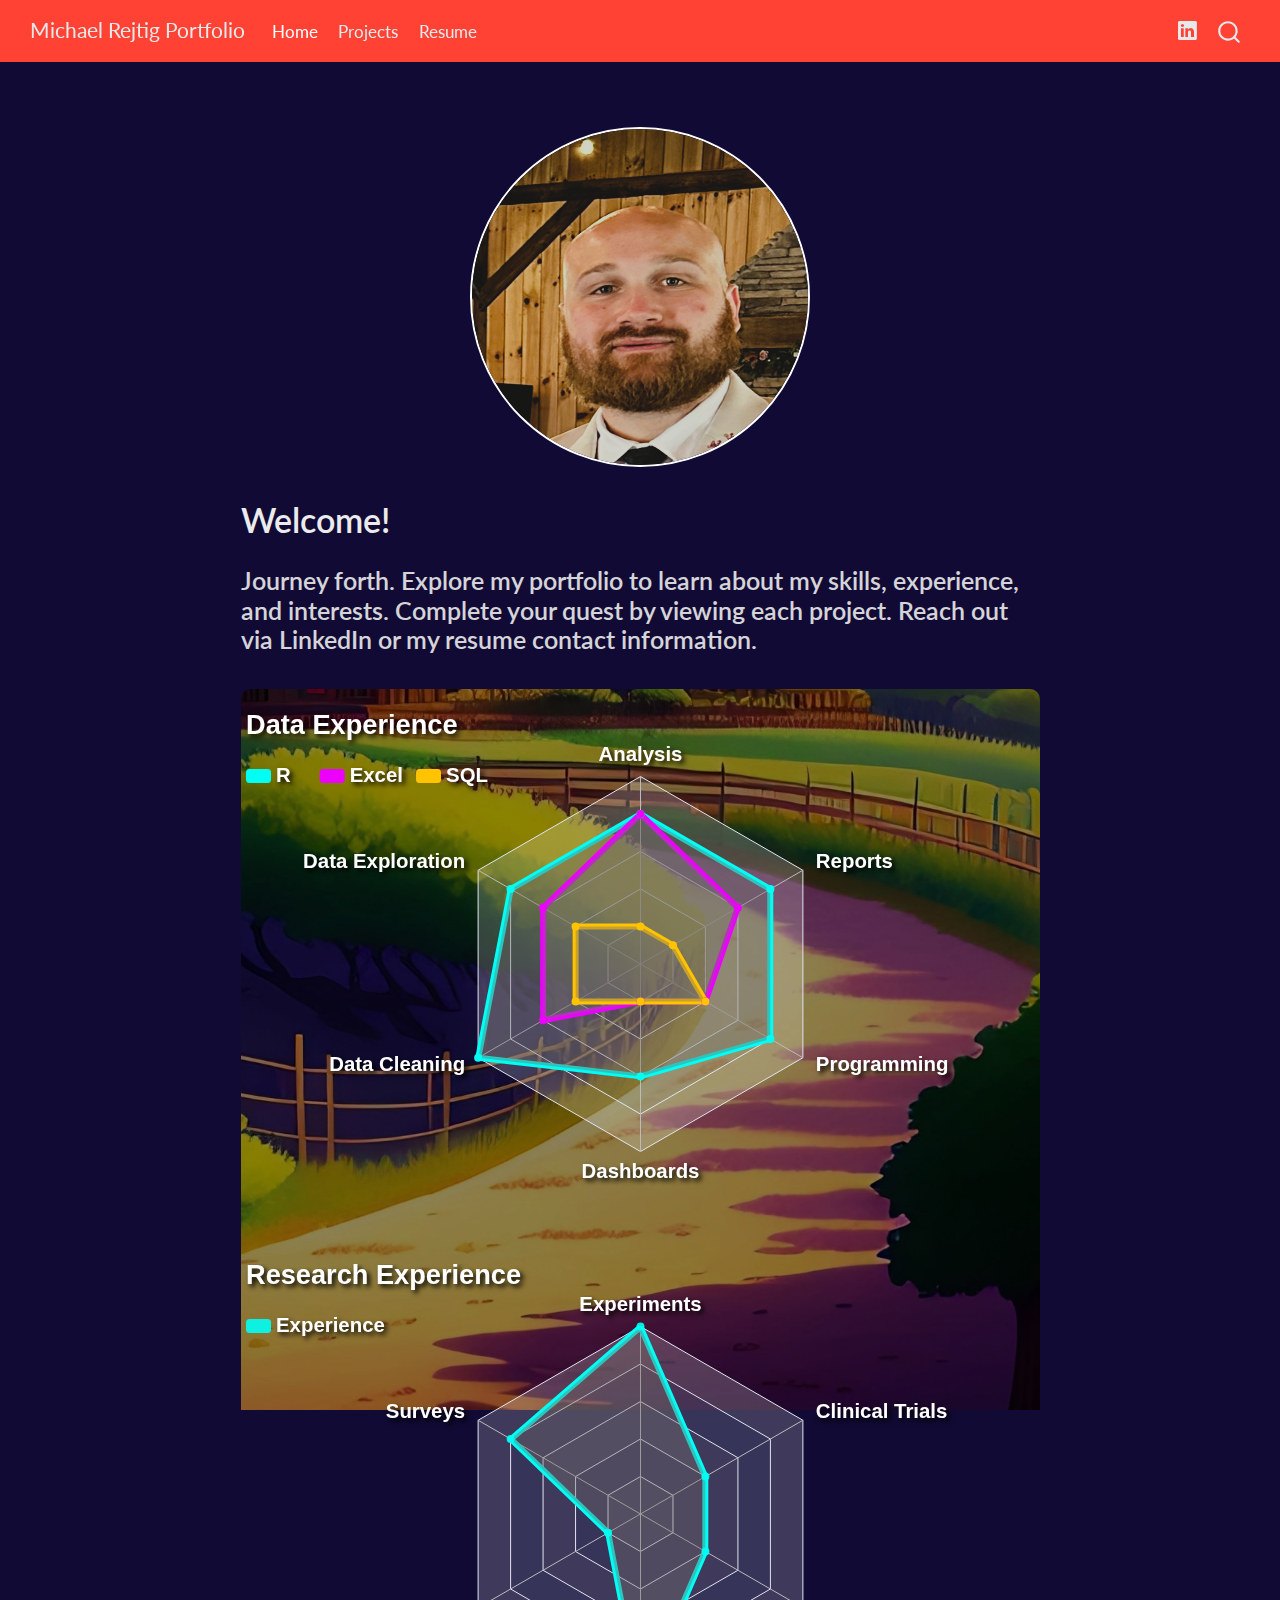
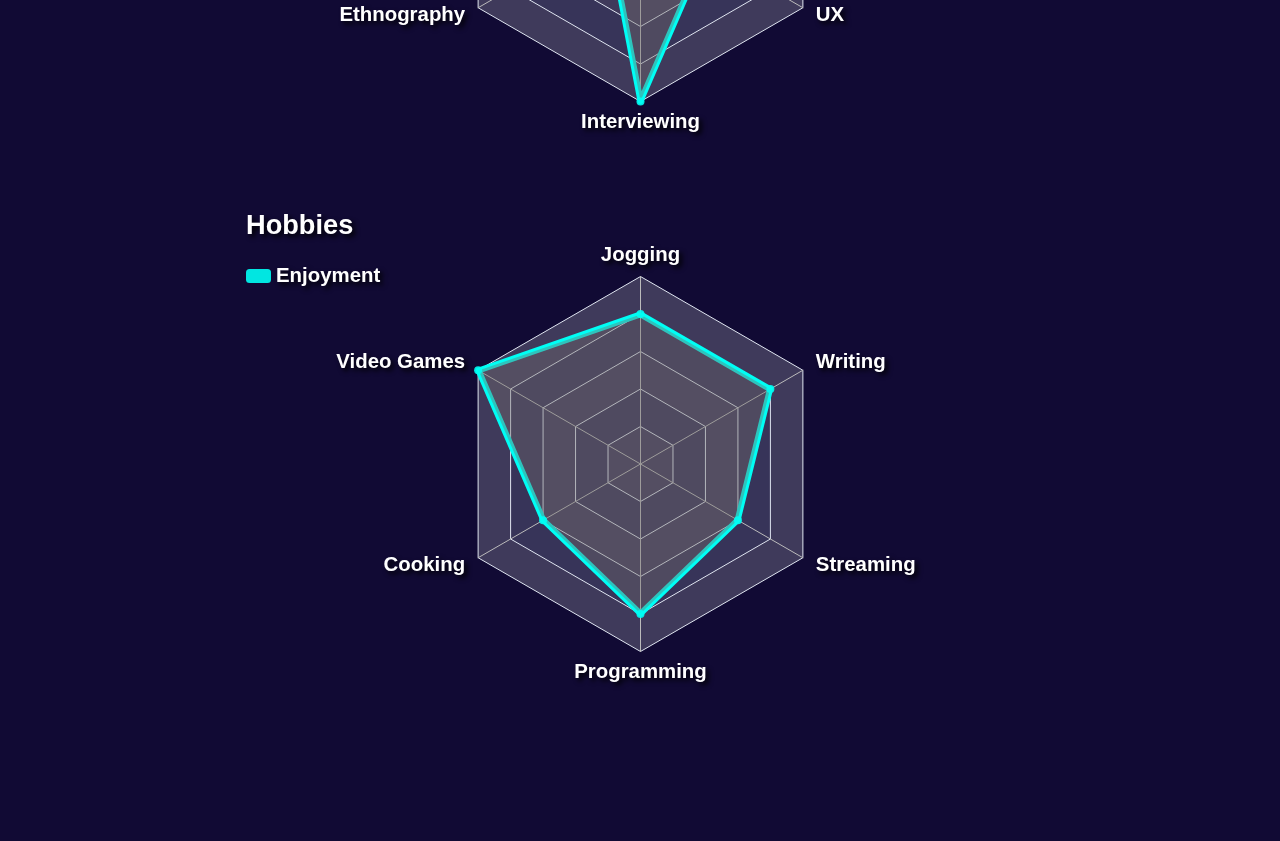
==== commit 373f3b71: "Commiting latest versio of website" ====
--- a/docs/index.html
+++ b/docs/index.html
@@ -140,31 +140,31 @@
 </div>
 <section id="welcome" class="level1">
 <h1>Welcome!</h1>
-<section id="journey-forth.-explore-my-portfolio-to-learn-about-my-skills-experiences-and-interests.-complete-your-quest-by-viewing-each-project.-reach-out-via-linkedin-or-my-resume-contact-information." class="level3">
-<h3 class="anchored" data-anchor-id="journey-forth.-explore-my-portfolio-to-learn-about-my-skills-experiences-and-interests.-complete-your-quest-by-viewing-each-project.-reach-out-via-linkedin-or-my-resume-contact-information.">Journey forth. Explore my portfolio to learn about my skills, experiences, and interests. Complete your quest by viewing each project. Reach out via LinkedIn or my resume contact information.</h3>
+<section id="journey-forth.-explore-my-portfolio-to-learn-about-my-skills-experience-and-interests.-complete-your-quest-by-viewing-each-project.-reach-out-via-linkedin-or-my-resume-contact-information." class="level3">
+<h3 class="anchored" data-anchor-id="journey-forth.-explore-my-portfolio-to-learn-about-my-skills-experience-and-interests.-complete-your-quest-by-viewing-each-project.-reach-out-via-linkedin-or-my-resume-contact-information.">Journey forth. Explore my portfolio to learn about my skills, experience, and interests. Complete your quest by viewing each project. Reach out via LinkedIn or my resume contact information.</h3>
 <div class="parallax-container">
 <div class="parallax-image-container">
 <div class="area-chart-container">
 <div class="cell">
 <div class="cell-output-display">
-<div class="echarts4r html-widget html-fill-item-overflow-hidden html-fill-item" id="htmlwidget-710f93521e8767389ae2" style="width:100%;height:500px;"></div>
-<script type="application/json" data-for="htmlwidget-710f93521e8767389ae2">{"x":{"theme":"custom","tl":false,"draw":true,"renderer":"canvas","events":[],"buttons":[],"opts":{"radar":[{"indicator":[{"name":"Analysis","max":"5"},{"name":"Data Exploration","max":"5"},{"name":"Data Cleaning","max":"5"},{"name":"Dashboards","max":"5"},{"name":"Programming","max":"5"},{"name":"Reports","max":"5"}],"lineStyle":{"width":2}}],"series":[{"type":"radar","data":[{"value":[4,4,5,3,4,4],"name":"R"},{"value":[4,3,3,1,2,3],"name":"Excel"},{"value":[1,2,2,1,2,1],"name":"SQL"}],"radarIndex":0,"emphasis":{"itemStyle":{"color":"#C70039","borderWidth":0}},"areaStyle":{"color":"#746D6B","opacity":0.4},"lineStyle":{"width":6}}],"legend":{"data":["R","Excel","SQL"]},"title":[{"text":"Data Experience"}],"tooltip":{"trigger":"item"}},"dispose":true,"theme2":true,"customTheme":"{\n                \"color\":[\"#00FEF4\",\"#EC00FE\",\"#FFC300\"],\n                \"radar_opt\":{\n                  \"areaStyle\":{\n                    \"color\":[\"#00FEF4\",\"#EC00FE\",\"#FFC300\"]\n                  }\n                },\n                \"x_axis\":{\n                  \"grid\": {\n                    \"bottom\": \"80%\" \n                  }\n                },\n                \"textStyle\":{\n                   \"color\":\"#FFFFFF\",\n                   \"fontWeight\": \"bold\",\n                   \"fontSize\": \"1.2em\",\n                   \"textShadowColor\": \"#000000\",\n                   \"textShadowBlur\": 5,\n                   \"textShadowOffsetX\": 3,\n                   \"textShadowOffsetY\": 3\n               },\n               \"category\":{\n                \"textStyle\":{\n                  \"color\": \"#FFFFFF\",\n                  \"fontWeight\": \"bold\",\n                  \"fontSize\": \"1.2em\"\n                }\n               },\n               \"backgroundColor\":\"rgba(76, 67, 65, 0)\",\n               \"legend\": {\n                \"itemGap\": 35,\n                  \"textStyle\": {\n                    \"color\": \"#FFFFFF\" \n                  }\n               },\n                \"title\": {\n                  \"textStyle\": {\n                    \"color\": \"#FFFFFF\",\n                    \"fontWeight\": \"bold\",\n                    \"fontSize\": \"1.6em\"\n                  }\n                }\n               }","theme_name":"custom"},"evals":[],"jsHooks":[]}</script>
+<div class="echarts4r html-widget html-fill-item-overflow-hidden html-fill-item" id="htmlwidget-087902e6a5b95bc0c34f" style="width:100%;height:500px;"></div>
+<script type="application/json" data-for="htmlwidget-087902e6a5b95bc0c34f">{"x":{"theme":"custom","tl":false,"draw":true,"renderer":"canvas","events":[],"buttons":[],"opts":{"radar":[{"indicator":[{"name":"Analysis","max":"5"},{"name":"Data Exploration","max":"5"},{"name":"Data Cleaning","max":"5"},{"name":"Dashboards","max":"5"},{"name":"Programming","max":"5"},{"name":"Reports","max":"5"}],"lineStyle":{"width":2}}],"series":[{"type":"radar","data":[{"value":[4,4,5,3,4,4],"name":"R"},{"value":[4,3,3,1,2,3],"name":"Excel"},{"value":[1,2,2,1,2,1],"name":"SQL"}],"radarIndex":0,"emphasis":{"itemStyle":{"color":"#C70039","borderWidth":0}},"areaStyle":{"color":"#746D6B","opacity":0.4},"lineStyle":{"width":6}}],"legend":{"data":["R","Excel","SQL"]},"title":[{"text":"Data Experience"}],"tooltip":{"trigger":"item"}},"dispose":true,"theme2":true,"customTheme":"{\n                \"color\":[\"#00FEF4\",\"#EC00FE\",\"#FFC300\"],\n                \"radar_opt\":{\n                  \"areaStyle\":{\n                    \"color\":[\"#00FEF4\",\"#EC00FE\",\"#FFC300\"]\n                  }\n                },\n                \"grid\": {\n                  \"top\": \"10%\" \n                },\n                \"textStyle\":{\n                   \"color\":\"#FFFFFF\",\n                   \"fontWeight\": \"bold\",\n                   \"fontSize\": \"1.2em\",\n                   \"textShadowColor\": \"#000000\",\n                   \"textShadowBlur\": 5,\n                   \"textShadowOffsetX\": 3,\n                   \"textShadowOffsetY\": 3\n               },\n               \"category\":{\n                \"textStyle\":{\n                  \"color\": \"#FFFFFF\",\n                  \"fontWeight\": \"bold\",\n                  \"fontSize\": \"1.2em\"\n                }\n               },\n               \"backgroundColor\":\"rgba(76, 67, 65, 0)\",\n               \"legend\": {\n                \"top\": \"10%\",\n                \"left\": \"0%\",\n                \"itemGap\": 35,\n                  \"textStyle\": {\n                    \"color\": \"#FFFFFF\" \n                  }\n               },\n                \"title\": {\n                  \"textStyle\": {\n                    \"color\": \"#FFFFFF\",\n                    \"fontWeight\": \"bold\",\n                    \"fontSize\": \"1.6em\"\n                  }\n                }\n               }","theme_name":"custom"},"evals":[],"jsHooks":[]}</script>
 </div>
 </div>
 </div>
 <div class="area-chart-container">
 <div class="cell">
 <div class="cell-output-display">
-<div class="echarts4r html-widget html-fill-item-overflow-hidden html-fill-item" id="htmlwidget-06c37eee47172544ca47" style="width:100%;height:500px;"></div>
-<script type="application/json" data-for="htmlwidget-06c37eee47172544ca47">{"x":{"theme":"custom","tl":false,"draw":true,"renderer":"canvas","events":[],"buttons":[],"opts":{"radar":[{"indicator":[{"name":"Experiments","max":"5"},{"name":"Surveys","max":"5"},{"name":"Ethnography","max":"5"},{"name":"Interviewing","max":"5"},{"name":"UX","max":"5"},{"name":"Clinical Trials","max":"5"}]}],"series":[{"type":"radar","data":[{"value":[5,4,1,5,2,2],"name":"Experience"}],"radarIndex":0,"itemStyle":{"opacity":0.9},"emphasis":{"itemStyle":{"color":"#C70039"}},"areaStyle":{"color":"#746D6B","opacity":0.4},"lineStyle":{"width":6}}],"legend":{"data":["Experience"]},"tooltip":{"trigger":"item"},"title":[{"text":"Research Experience"}]},"dispose":true,"theme2":true,"customTheme":"{\n                   \"color\": \"#00FEF4\",\n                   \"textStyle\":{\n                     \"color\":\"#FFFFFF\",\n                     \"fontWeight\": \"bold\",\n                     \"fontSize\": \"1.2em\",\n                     \"textShadowColor\": \"#000000\",\n                     \"textShadowBlur\": 5,\n                     \"textShadowOffsetX\": 3,\n                     \"textShadowOffsetY\": 3\n                   },\n                   \"category\":{\n                    \"textStyle\":{\n                      \"color\": \"#FFFFFF\",\n                      \"fontWeight\": \"bold\",\n                      \"fontSize\": \"1.2em\"\n                    }\n                   },\n                   \"backgroundColor\":\"rgba(103, 66, 128, 0)\",\n                   \"legend\": {\n                    \"itemGap\": 25,\n                      \"textStyle\": {\n                        \"color\": \"#FFFFFF\" \n                      }\n                   },\n                    \"title\": {\n                      \"textStyle\": {\n                        \"color\": \"#FFFFFF\",\n                        \"fontWeight\": \"bold\",\n                        \"fontSize\": \"1.6em\"\n                      }\n                    }\n                 }","theme_name":"custom"},"evals":[],"jsHooks":[]}</script>
+<div class="echarts4r html-widget html-fill-item-overflow-hidden html-fill-item" id="htmlwidget-13919e5813dfe6996672" style="width:100%;height:500px;"></div>
+<script type="application/json" data-for="htmlwidget-13919e5813dfe6996672">{"x":{"theme":"custom","tl":false,"draw":true,"renderer":"canvas","events":[],"buttons":[],"opts":{"radar":[{"indicator":[{"name":"Experiments","max":"5"},{"name":"Surveys","max":"5"},{"name":"Ethnography","max":"5"},{"name":"Interviewing","max":"5"},{"name":"UX","max":"5"},{"name":"Clinical Trials","max":"5"}]}],"series":[{"type":"radar","data":[{"value":[5,4,1,5,2,2],"name":"Experience"}],"radarIndex":0,"itemStyle":{"opacity":0.9},"emphasis":{"itemStyle":{"color":"#C70039"}},"areaStyle":{"color":"#746D6B","opacity":0.4},"lineStyle":{"width":6}}],"legend":{"data":["Experience"]},"tooltip":{"trigger":"item"},"title":[{"text":"Research Experience"}]},"dispose":true,"theme2":true,"customTheme":"{\n                   \"color\": \"#00FEF4\",\n                   \"textStyle\":{\n                     \"color\":\"#FFFFFF\",\n                     \"fontWeight\": \"bold\",\n                     \"fontSize\": \"1.2em\",\n                     \"textShadowColor\": \"#000000\",\n                     \"textShadowBlur\": 5,\n                     \"textShadowOffsetX\": 3,\n                     \"textShadowOffsetY\": 3\n                   },\n                   \"category\":{\n                    \"textStyle\":{\n                      \"color\": \"#FFFFFF\",\n                      \"fontWeight\": \"bold\",\n                      \"fontSize\": \"1.2em\"\n                    }\n                   },\n                   \"backgroundColor\":\"rgba(103, 66, 128, 0)\",\n                   \"legend\": {\n                   \"top\": \"10%\",\n                   \"left\": \"0%\",\n                    \"itemGap\": 25,\n                      \"textStyle\": {\n                        \"color\": \"#FFFFFF\" \n                      }\n                   },\n                    \"title\": {\n                      \"textStyle\": {\n                        \"color\": \"#FFFFFF\",\n                        \"fontWeight\": \"bold\",\n                        \"fontSize\": \"1.6em\"\n                      }\n                    }\n                 }","theme_name":"custom"},"evals":[],"jsHooks":[]}</script>
 </div>
 </div>
 </div>
 <div class="area-chart-container">
 <div class="cell">
 <div class="cell-output-display">
-<div class="echarts4r html-widget html-fill-item-overflow-hidden html-fill-item" id="htmlwidget-f48c2204b0b8f7590e3c" style="width:100%;height:500px;"></div>
-<script type="application/json" data-for="htmlwidget-f48c2204b0b8f7590e3c">{"x":{"theme":"custom","tl":false,"draw":true,"renderer":"canvas","events":[],"buttons":[],"opts":{"radar":[{"indicator":[{"name":"Jogging","max":"5"},{"name":"Video Games","max":"5"},{"name":"Cooking","max":"5"},{"name":"Programming","max":"5"},{"name":"Streaming","max":"5"},{"name":"Writing","max":"5"}]}],"series":[{"type":"radar","data":[{"value":[4,5,3,4,3,4],"name":"Enjoyment"}],"radarIndex":0,"itemStyle":{"opacity":0.9},"emphasis":{"itemStyle":{"color":"#C70039"}},"areaStyle":{"color":"#746D6B","opacity":0.4},"lineStyle":{"width":6}}],"legend":{"data":["Enjoyment"]},"tooltip":{"trigger":"item"},"title":[{"text":"Hobbies"}]},"dispose":true,"theme2":true,"customTheme":"{\n                   \"color\": \"#00FEF4\",\n                   \"textStyle\":{\n                     \"color\":\"#FFFFFF\",\n                     \"fontWeight\": \"bold\",\n                     \"fontSize\": \"1.2em\",\n                     \"textShadowColor\": \"#000000\",\n                     \"textShadowBlur\": 5,\n                     \"textShadowOffsetX\": 3,\n                     \"textShadowOffsetY\": 3\n                   },\n                   \"category\":{\n                    \"textStyle\":{\n                      \"color\": \"#FFFFFF\",\n                      \"fontWeight\": \"bold\",\n                      \"fontSize\": \"1.2em\"\n                    }\n                   },\n                   \"backgroundColor\":\"rgba(255, 87, 51, 0)\",\n                   \"legend\": {\n                    \"itemGap\": 25,\n                      \"textStyle\": {\n                        \"color\": \"#FFFFFF\" \n                      }\n                   },\n                    \"title\": {\n                      \"textStyle\": {\n                        \"color\": \"#FFFFFF\",\n                        \"fontWeight\": \"bold\",\n                        \"fontSize\": \"1.6em\",\n                        \"textDecoration\": \"underline\"\n                      }\n                    }\n                 }","theme_name":"custom"},"evals":[],"jsHooks":[]}</script>
+<div class="echarts4r html-widget html-fill-item-overflow-hidden html-fill-item" id="htmlwidget-3644fff8b74028d5a7eb" style="width:100%;height:500px;"></div>
+<script type="application/json" data-for="htmlwidget-3644fff8b74028d5a7eb">{"x":{"theme":"custom","tl":false,"draw":true,"renderer":"canvas","events":[],"buttons":[],"opts":{"radar":[{"indicator":[{"name":"Jogging","max":"5"},{"name":"Video Games","max":"5"},{"name":"Cooking","max":"5"},{"name":"Programming","max":"5"},{"name":"Streaming","max":"5"},{"name":"Writing","max":"5"}]}],"series":[{"type":"radar","data":[{"value":[4,5,3,4,3,4],"name":"Enjoyment"}],"radarIndex":0,"itemStyle":{"opacity":0.9},"emphasis":{"itemStyle":{"color":"#C70039"}},"areaStyle":{"color":"#746D6B","opacity":0.4},"lineStyle":{"width":6}}],"legend":{"data":["Enjoyment"]},"tooltip":{"trigger":"item"},"title":[{"text":"Hobbies"}]},"dispose":true,"theme2":true,"customTheme":"{\n                   \"color\": \"#00FEF4\",\n                   \"textStyle\":{\n                     \"color\":\"#FFFFFF\",\n                     \"fontWeight\": \"bold\",\n                     \"fontSize\": \"1.2em\",\n                     \"textShadowColor\": \"#000000\",\n                     \"textShadowBlur\": 5,\n                     \"textShadowOffsetX\": 3,\n                     \"textShadowOffsetY\": 3\n                   },\n                   \"category\":{\n                    \"textStyle\":{\n                      \"color\": \"#FFFFFF\",\n                      \"fontWeight\": \"bold\",\n                      \"fontSize\": \"1.2em\"\n                    }\n                   },\n                   \"backgroundColor\":\"rgba(255, 87, 51, 0)\",\n                   \"legend\": {\n                   \"top\": \"10%\",\n                   \"left\": \"0%\",\n                    \"itemGap\": 25,\n                      \"textStyle\": {\n                        \"color\": \"#FFFFFF\" \n                      }\n                   },\n                    \"title\": {\n                      \"textStyle\": {\n                        \"color\": \"#FFFFFF\",\n                        \"fontWeight\": \"bold\",\n                        \"fontSize\": \"1.6em\",\n                        \"textDecoration\": \"underline\"\n                      }\n                    }\n                 }","theme_name":"custom"},"evals":[],"jsHooks":[]}</script>
 </div>
 </div>
 </div>
--- a/docs/styles.css
+++ b/docs/styles.css
@@ -1,5 +1,6 @@
 /* css styles */
 
+/* WEBSITE - ALL PAGES */
 .navbar {
   background-color: #FF4233; /* Navbar background color */
 }
@@ -11,11 +12,13 @@
   background-repeat: no-repeat;
 }
 
+/* HOME PAGE */
+
 /* Circular image styling */
 .circular-image-container {
   text-align: center;
   position: relative;
-  padding: 50px 0; /* Adjust padding to control space around the image */
+  padding: 25px 0; /* Adjust padding to control space around the image */
   margin-top: 10em;
   margin-bottom: 10em;
 }
@@ -26,8 +29,8 @@
   left: 50%; /* Center horizontally */
   transform: translate(-50%, -50%); /* Center using transform */
   border-radius: 50%;
-  width: 25em; /* Adjust size as needed */
-  height: 25em; /* Adjust size as needed */
+  width: 20em; /* Adjust size as needed */
+  height: 20em; /* Adjust size as needed */
   border: 2px solid white; /* Optional border */
 }
 
@@ -57,7 +60,121 @@
   /*filter: brightness(1);*/
 }
 
+/*
 .parallax-image-container.before{
   background-color: #FF5733;
   opacity: 0.3;
+}
+*/
+
+/* RESUME PAGE */
+
+.resume-image-container {
+    padding-top: 5px;
+    background-image: url(./images/paper3.jpg);
+    height: 100%;
+    background-attachment: fixed;
+    opacity: 1;
+    background-position: center;
+    background-repeat: no-repeat;
+    background-size: cover;
+    border-radius: 10px;
+}
+
+.resume-content {
+    color: #000;
+    width: 100%;
+    height: 100%; /* Full viewport height for each section */
+    /*overflow-y: scroll;*/
+    padding: 4px;
+    box-shadow: 0 4px 8px rgba(0, 0, 0, 0.1);
+    font-family: 'Papyrus', sans-serif; 
+    font-weight: bold;
+    font-size: 1.3em;
+}
+
+.resume-content h2 {
+    margin-top: 0;
+}
+
+.resume-content h3 {
+  font-family: 'Times New Roman', Times, serif;
+}
+
+.resume-section-skills ul {
+  list-style: none; /* Remove default bullets */
+  padding-left: 0;
+}
+
+.resume-section-skills ul li {
+  position: relative;
+  padding-left: 30px; /* Space for the image */
+  margin-bottom: 10px;
+  font-family: 'Times New Roman', Times, serif;
+  
+}
+
+.resume-section-skills ul li::before {
+  content: "";
+  position: absolute;
+  left: 0;
+  top: 50%;
+  transform: translateY(-50%);
+  width: 25px; /* Adjust size of the image */
+  height: 25px; /* Adjust size of the image */
+  background-image: url(./images/d20_bullet_points2.png); /* Path to your D20 image */
+  background-size: cover;
+}
+
+.resume-section-education ul {
+  list-style: none; /* Remove default bullets */
+  padding-left: 0;
+}
+
+.resume-section-education ul li {
+  position: relative;
+  padding-left: 30px; /* Space for the image */
+  margin-bottom: 10px;
+  font-family: 'Times New Roman', Times, serif;
+  
+}
+
+.resume-section-education ul li::before {
+  content: "";
+  position: absolute;
+  left: 0;
+  top: 8%;
+  width: 25px; /* Adjust size of the image */
+  height: 25px; /* Adjust size of the image */
+  background-image: url(./images/graduation-hat-2.png); /* Path to your D20 image */
+  background-size: cover;
+}
+
+.resume-section-jobs ul {
+  list-style: none; /* Remove default bullets */
+  padding-left: 0;
+}
+
+.resume-section-jobs ul li {
+  position: relative;
+  padding-left: 30px; /* Space for the image */
+  margin-bottom: 10px;
+  font-family: 'Times New Roman', Times, serif;
+}
+
+.resume-section-jobs ul li::before {
+  content: "\27A2";
+  position: absolute;
+  left: 0;
+  top: 0;
+  /*transform: translateY(-50%);*/
+  width: 25px; /* Adjust size of the image */
+  height: 25px; /* Adjust size of the image */
+  /*background-image: url(./images/graduation-hat-2.png); /* Path to your D20 image */
+  background-size: cover;
+}
+
+.resume-column {
+  columns: 2;
+  column-gap: 20px; /* Adjust the gap between columns */
 }